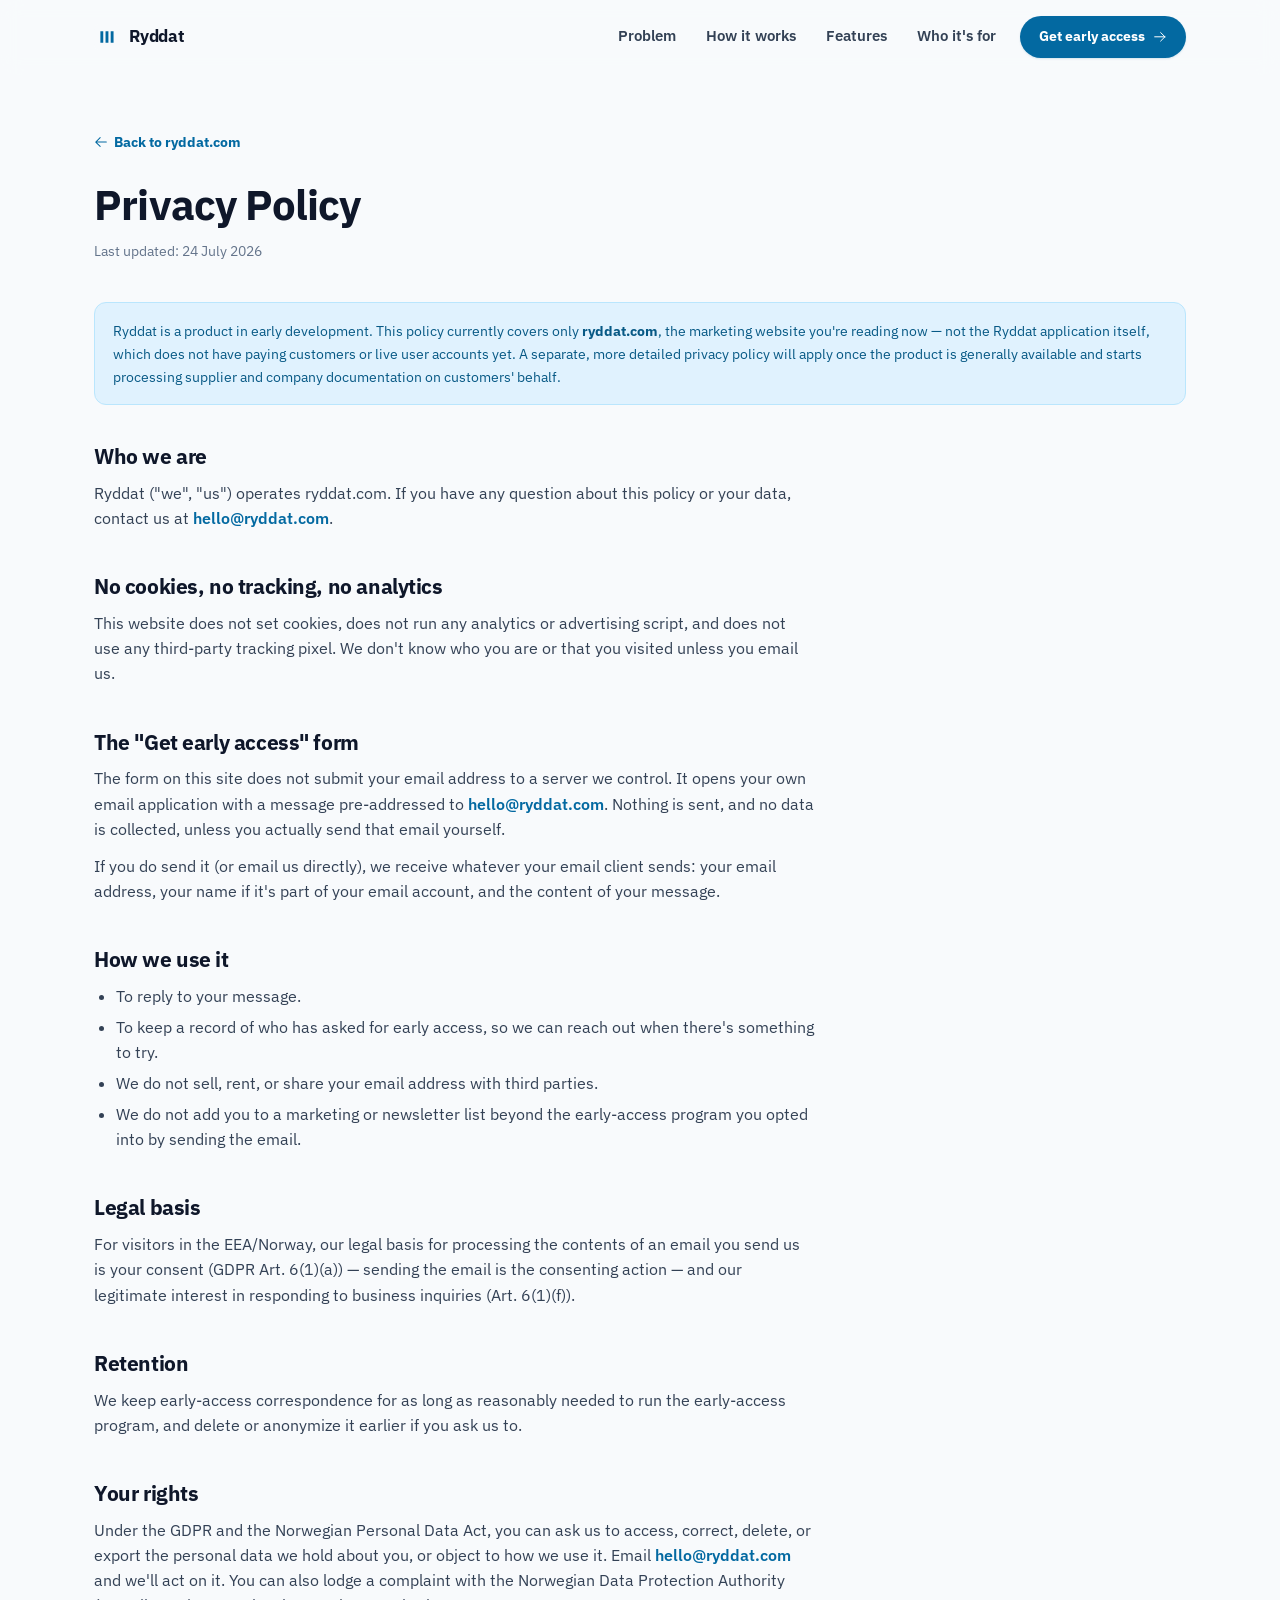
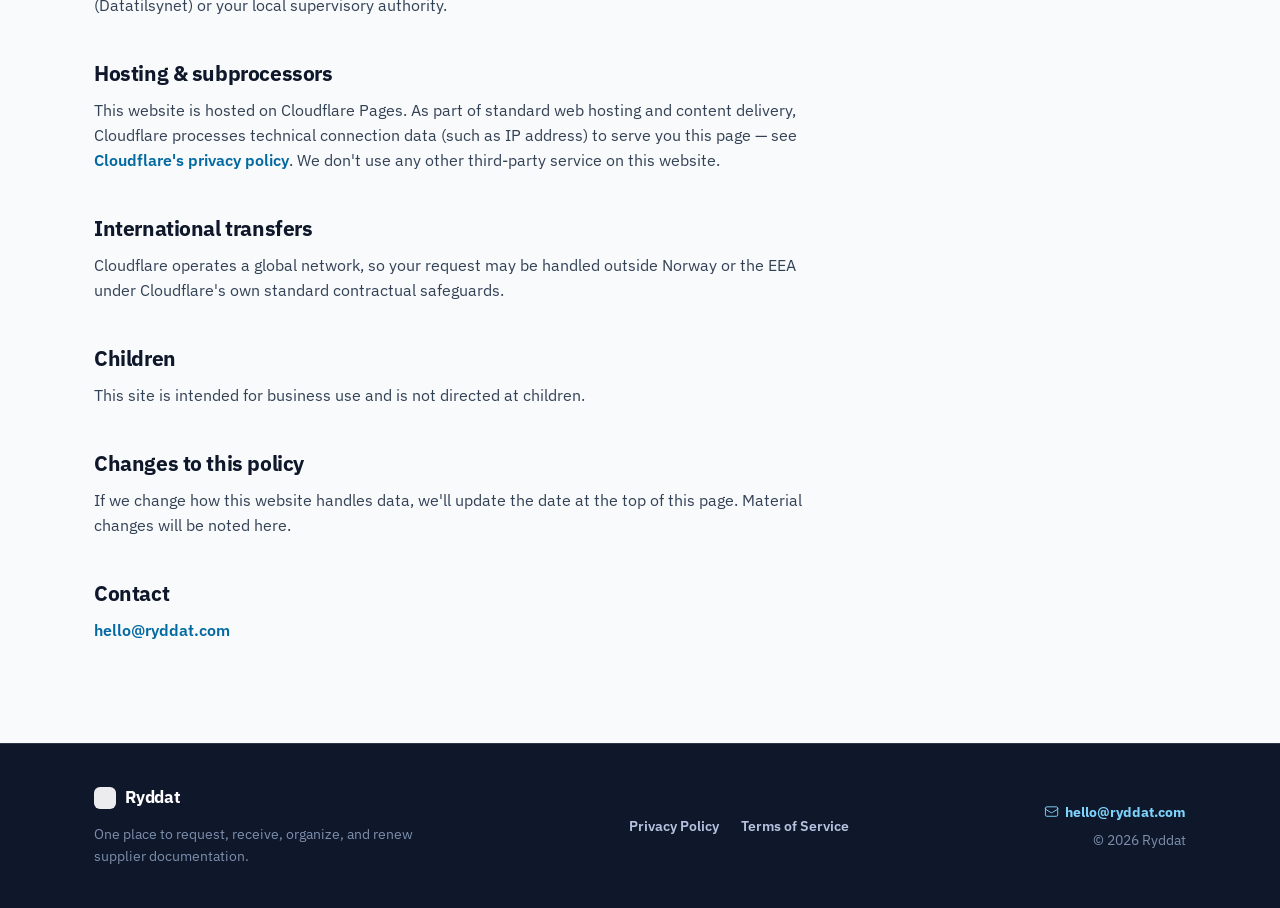
==== privacy.html @ a4c71120 "Merge footer into the CTA section, add Privacy Policy and Terms of Service pages" ====
<!doctype html>
<html lang="en">
<head>
<meta charset="UTF-8" />
<meta name="viewport" content="width=device-width, initial-scale=1.0" />
<title>Privacy Policy — Ryddat</title>
<meta name="description" content="How Ryddat handles personal data on ryddat.com." />
<meta name="robots" content="noindex" />
<link rel="icon" type="image/png" sizes="32x32" href="assets/img/favicon-32.png" />
<link rel="icon" type="image/png" sizes="16x16" href="assets/img/favicon-16.png" />
<link rel="apple-touch-icon" href="assets/img/apple-touch-icon.png" />
<link rel="stylesheet" href="styles.css" />
</head>
<body>

<a class="skip-link" href="#main">Skip to content</a>

<header class="site-header" id="siteHeader">
  <div class="container header-inner">
    <a href="index.html" class="brand">
      <img src="assets/img/icon.svg" alt="" class="brand-mark" width="26" height="26" />
      <span class="brand-name">Ryddat</span>
    </a>
    <nav class="nav" id="nav" aria-label="Primary">
      <a href="index.html#problem">Problem</a>
      <a href="index.html#solution">How it works</a>
      <a href="index.html#features">Features</a>
      <a href="index.html#who">Who it's for</a>
    </nav>
    <div class="header-actions">
      <a href="index.html#early-access" class="btn btn-primary btn-sm">
        Get early access
        <svg class="icon" viewBox="0 0 24 24" fill="none" stroke="currentColor" stroke-width="1.75" aria-hidden="true"><path stroke-linecap="round" stroke-linejoin="round" d="M13.5 4.5 21 12m0 0-7.5 7.5M21 12H3"/></svg>
      </a>
      <button class="nav-toggle" id="navToggle" aria-label="Toggle menu" aria-expanded="false" aria-controls="nav">
        <svg class="icon icon-open" viewBox="0 0 24 24" fill="none" stroke="currentColor" stroke-width="1.75" aria-hidden="true"><path stroke-linecap="round" stroke-linejoin="round" d="M3.75 6.75h16.5M3.75 12h16.5m-16.5 5.25h16.5"/></svg>
        <svg class="icon icon-close" viewBox="0 0 24 24" fill="none" stroke="currentColor" stroke-width="1.75" aria-hidden="true"><path stroke-linecap="round" stroke-linejoin="round" d="M6 18 18 6M6 6l12 12"/></svg>
      </button>
    </div>
  </div>
</header>

<main id="main" class="legal-main">
  <div class="container">
    <a href="index.html" class="legal-back">
      <svg class="icon" viewBox="0 0 24 24" fill="none" stroke="currentColor" stroke-width="1.75" aria-hidden="true"><path stroke-linecap="round" stroke-linejoin="round" d="M10.5 19.5 3 12m0 0 7.5-7.5M3 12h18"/></svg>
      Back to ryddat.com
    </a>

    <div class="legal-header">
      <h1>Privacy Policy</h1>
    </div>
    <p class="legal-updated">Last updated: 24 July 2026</p>

    <div class="legal-note">
      <p>Ryddat is a product in early development. This policy currently covers only
      <strong>ryddat.com</strong>, the marketing website you're reading now — not the
      Ryddat application itself, which does not have paying customers or live user
      accounts yet. A separate, more detailed privacy policy will apply once the
      product is generally available and starts processing supplier and company
      documentation on customers' behalf.</p>
    </div>

    <div class="legal-content">
      <h2>Who we are</h2>
      <p>
        Ryddat ("we", "us") operates ryddat.com. If you have any question about this
        policy or your data, contact us at
        <a href="mailto:hello@ryddat.com">hello@ryddat.com</a>.
      </p>

      <h2>No cookies, no tracking, no analytics</h2>
      <p>
        This website does not set cookies, does not run any analytics or advertising
        script, and does not use any third-party tracking pixel. We don't know who
        you are or that you visited unless you email us.
      </p>

      <h2>The "Get early access" form</h2>
      <p>
        The form on this site does not submit your email address to a server we
        control. It opens your own email application with a message pre-addressed to
        <a href="mailto:hello@ryddat.com">hello@ryddat.com</a>. Nothing is sent, and no
        data is collected, unless you actually send that email yourself.
      </p>
      <p>
        If you do send it (or email us directly), we receive whatever your email
        client sends: your email address, your name if it's part of your email
        account, and the content of your message.
      </p>

      <h2>How we use it</h2>
      <ul>
        <li>To reply to your message.</li>
        <li>To keep a record of who has asked for early access, so we can reach out
          when there's something to try.</li>
        <li>We do not sell, rent, or share your email address with third parties.</li>
        <li>We do not add you to a marketing or newsletter list beyond the early-access
          program you opted into by sending the email.</li>
      </ul>

      <h2>Legal basis</h2>
      <p>
        For visitors in the EEA/Norway, our legal basis for processing the contents of
        an email you send us is your consent (GDPR Art. 6(1)(a)) — sending the email is
        the consenting action — and our legitimate interest in responding to business
        inquiries (Art. 6(1)(f)).
      </p>

      <h2>Retention</h2>
      <p>
        We keep early-access correspondence for as long as reasonably needed to run the
        early-access program, and delete or anonymize it earlier if you ask us to.
      </p>

      <h2>Your rights</h2>
      <p>
        Under the GDPR and the Norwegian Personal Data Act, you can ask us to access,
        correct, delete, or export the personal data we hold about you, or object to
        how we use it. Email <a href="mailto:hello@ryddat.com">hello@ryddat.com</a> and
        we'll act on it. You can also lodge a complaint with the Norwegian Data
        Protection Authority (Datatilsynet) or your local supervisory authority.
      </p>

      <h2>Hosting &amp; subprocessors</h2>
      <p>
        This website is hosted on Cloudflare Pages. As part of standard web hosting and
        content delivery, Cloudflare processes technical connection data (such as IP
        address) to serve you this page — see
        <a href="https://www.cloudflare.com/privacypolicy/" target="_blank" rel="noopener">Cloudflare's privacy policy</a>.
        We don't use any other third-party service on this website.
      </p>

      <h2>International transfers</h2>
      <p>
        Cloudflare operates a global network, so your request may be handled outside
        Norway or the EEA under Cloudflare's own standard contractual safeguards.
      </p>

      <h2>Children</h2>
      <p>This site is intended for business use and is not directed at children.</p>

      <h2>Changes to this policy</h2>
      <p>
        If we change how this website handles data, we'll update the date at the top of
        this page. Material changes will be noted here.
      </p>

      <h2>Contact</h2>
      <p><a href="mailto:hello@ryddat.com">hello@ryddat.com</a></p>
    </div>
  </div>
</main>

<footer class="site-footer legal-footer">
  <div class="container footer-inner">
    <div class="footer-brand">
      <img src="assets/img/icon.svg" alt="" class="brand-mark" width="22" height="22" />
      <span class="brand-name">Ryddat</span>
      <p>One place to request, receive, organize, and renew supplier documentation.</p>
    </div>
    <nav class="footer-links" aria-label="Legal">
      <a href="privacy.html">Privacy Policy</a>
      <a href="terms.html">Terms of Service</a>
    </nav>
    <div class="footer-meta">
      <a href="mailto:hello@ryddat.com" class="footer-email">
        <svg class="icon" viewBox="0 0 24 24" fill="none" stroke="currentColor" stroke-width="1.5" aria-hidden="true"><path stroke-linecap="round" stroke-linejoin="round" d="M21.75 6.75v10.5a2.25 2.25 0 0 1-2.25 2.25h-15a2.25 2.25 0 0 1-2.25-2.25V6.75m19.5 0A2.25 2.25 0 0 0 19.5 4.5h-15a2.25 2.25 0 0 0-2.25 2.25m19.5 0v.243a2.25 2.25 0 0 1-1.07 1.916l-7.5 4.615a2.25 2.25 0 0 1-2.36 0L3.32 8.91a2.25 2.25 0 0 1-1.07-1.916V6.75"/></svg>
        hello@ryddat.com
      </a>
      <p>&copy; <span id="year"></span> Ryddat</p>
    </div>
  </div>
</footer>

<script src="script.js"></script>
</body>
</html>
---- styles.css ----
@font-face {
  font-family: "IBM Plex Sans";
  font-style: normal;
  font-weight: 400 700;
  font-display: swap;
  src: url("assets/fonts/IBMPlexSansVariable.woff2") format("woff2");
}

:root {
  --color-primary: #0f172a;
  --color-on-primary: #ffffff;
  --color-secondary: #334155;
  --color-accent: #0369a1;
  --color-accent-dark: #075985;
  --color-accent-tint: #e0f2fe;
  --color-background: #f8fafc;
  --color-foreground: #020617;
  --color-muted: #eef2f6;
  --color-border: #e2e8f0;
  --color-white: #ffffff;
  --color-destructive: #dc2626;
  --color-destructive-tint: #fee2e2;
  --color-warning: #b45309;
  --color-warning-tint: #fef3c7;
  --color-success: #15803d;
  --color-success-tint: #dcfce7;

  --font-sans: "IBM Plex Sans", -apple-system, BlinkMacSystemFont, "Segoe UI", sans-serif;

  --radius-sm: 8px;
  --radius-md: 12px;
  --radius-lg: 20px;
  --radius-full: 999px;

  --shadow-sm: 0 1px 2px rgba(2, 6, 23, 0.05), 0 1px 1px rgba(2, 6, 23, 0.03);
  --shadow-md: 0 8px 20px -6px rgba(2, 6, 23, 0.1), 0 2px 6px -2px rgba(2, 6, 23, 0.05);
  --shadow-lg: 0 30px 60px -20px rgba(2, 6, 23, 0.25), 0 10px 20px -10px rgba(2, 6, 23, 0.1);

  --ease-out: cubic-bezier(0.16, 1, 0.3, 1);
  --duration-fast: 150ms;
  --duration-base: 250ms;

  --max-width: 1140px;
}

* { box-sizing: border-box; }
html { scroll-behavior: smooth; }

body {
  margin: 0;
  font-family: var(--font-sans);
  color: var(--color-foreground);
  background: var(--color-background);
  -webkit-font-smoothing: antialiased;
  line-height: 1.6;
  font-size: 16px;
}

.container {
  max-width: var(--max-width);
  margin: 0 auto;
  padding: 0 24px;
}

h1, h2, h3 {
  font-family: var(--font-sans);
  color: var(--color-primary);
  line-height: 1.15;
  margin: 0;
  font-weight: 700;
  letter-spacing: -0.02em;
}
h2 { font-size: clamp(1.75rem, 3.4vw, 2.5rem); }
h3 { font-size: 1.1rem; font-weight: 700; margin-bottom: 8px; letter-spacing: -0.01em; }
p { margin: 0 0 12px; color: var(--color-secondary); }
p:last-child { margin-bottom: 0; }

a { color: var(--color-accent); text-decoration: none; }

.visually-hidden {
  position: absolute;
  width: 1px; height: 1px;
  padding: 0; margin: -1px;
  overflow: hidden;
  clip: rect(0, 0, 0, 0);
  white-space: nowrap;
  border: 0;
}

.skip-link {
  position: absolute;
  top: -48px;
  left: 16px;
  background: var(--color-primary);
  color: var(--color-white);
  padding: 10px 18px;
  border-radius: var(--radius-sm);
  z-index: 100;
  transition: top var(--duration-base) var(--ease-out);
}
.skip-link:focus { top: 12px; }

.icon { width: 1.1em; height: 1.1em; flex-shrink: 0; }

/* Reveal on scroll */
.reveal {
  opacity: 0;
  transform: translateY(18px);
  transition: opacity 600ms var(--ease-out), transform 600ms var(--ease-out);
}
.reveal.is-visible { opacity: 1; transform: translateY(0); }
.reveal-delay-1.is-visible { transition-delay: 90ms; }
.reveal-delay-2.is-visible { transition-delay: 180ms; }
.reveal-delay-3.is-visible { transition-delay: 270ms; }

@media (prefers-reduced-motion: reduce) {
  html { scroll-behavior: auto; }
  .reveal { opacity: 1; transform: none; transition: none; }
  * { animation-duration: 0.001ms !important; animation-iteration-count: 1 !important; transition-duration: 0.001ms !important; }
}

/* Header */
.site-header {
  position: sticky;
  top: 0;
  z-index: 50;
  background: rgba(248, 250, 252, 0.82);
  backdrop-filter: blur(10px);
  border-bottom: 1px solid transparent;
  transition: border-color var(--duration-base) var(--ease-out), box-shadow var(--duration-base) var(--ease-out);
}
.site-header.is-scrolled {
  border-bottom-color: var(--color-border);
  box-shadow: 0 1px 0 rgba(2, 6, 23, 0.02), 0 8px 24px -16px rgba(2, 6, 23, 0.15);
}
.header-inner {
  display: flex;
  align-items: center;
  gap: 24px;
  padding-top: 16px;
  padding-bottom: 16px;
}
.brand {
  display: flex;
  align-items: center;
  gap: 9px;
  font-weight: 700;
  color: var(--color-primary);
  margin-right: auto;
}
.brand-mark { border-radius: 6px; }
.brand-name { font-size: 1.05rem; letter-spacing: -0.01em; }
.nav { display: flex; align-items: center; gap: 30px; }
.nav a {
  color: var(--color-secondary);
  font-weight: 600;
  font-size: 0.92rem;
  position: relative;
  padding-bottom: 3px;
}
.nav a::after {
  content: "";
  position: absolute;
  left: 0; right: 100%;
  bottom: 0;
  height: 2px;
  background: var(--color-accent);
  border-radius: 2px;
  transition: right var(--duration-base) var(--ease-out);
}
.nav a:hover { color: var(--color-primary); }
.nav a:hover::after { right: 0; }

.header-actions { display: flex; align-items: center; gap: 14px; }

.nav-toggle {
  display: none;
  align-items: center;
  justify-content: center;
  width: 40px;
  height: 40px;
  background: none;
  border: 1px solid var(--color-border);
  border-radius: var(--radius-sm);
  cursor: pointer;
  color: var(--color-primary);
  padding: 0;
}
.nav-toggle .icon-close { display: none; }
.nav-toggle[aria-expanded="true"] .icon-open { display: none; }
.nav-toggle[aria-expanded="true"] .icon-close { display: block; }

/* Buttons */
.btn {
  display: inline-flex;
  align-items: center;
  justify-content: center;
  gap: 8px;
  padding: 11px 20px;
  border-radius: var(--radius-full);
  font-weight: 700;
  font-size: 0.9rem;
  border: 1px solid transparent;
  cursor: pointer;
  white-space: nowrap;
  font-family: inherit;
  transition: background var(--duration-base) var(--ease-out), color var(--duration-base) var(--ease-out),
    border-color var(--duration-base) var(--ease-out), transform var(--duration-fast) var(--ease-out),
    box-shadow var(--duration-base) var(--ease-out);
}
.btn .icon { width: 1em; height: 1em; transition: transform var(--duration-base) var(--ease-out); }
.btn:active { transform: scale(0.97); }
.btn-lg { padding: 13px 26px; font-size: 0.95rem; }
.btn-sm { padding: 9px 18px; font-size: 0.85rem; }
.btn-primary {
  background: var(--color-accent);
  color: var(--color-white);
  box-shadow: 0 1px 2px rgba(3, 105, 161, 0.15);
}
.btn-primary:hover { background: var(--color-accent-dark); box-shadow: var(--shadow-md); }
.btn-primary:hover .icon { transform: translateX(3px); }
.btn-ghost {
  background: transparent;
  color: var(--color-primary);
  border-color: var(--color-border);
}
.btn-ghost:hover { border-color: var(--color-secondary); background: var(--color-white); }
.btn-invert { background: var(--color-white); color: var(--color-primary); }
.btn-invert:hover { background: var(--color-accent-tint); }
.btn-invert:hover .icon { transform: translateX(3px); }

/* Sections */
.section { padding: 96px 0; }
.section-alt { background: var(--color-white); border-top: 1px solid var(--color-border); border-bottom: 1px solid var(--color-border); }
.section-head { max-width: 620px; margin-bottom: 56px; }
.section-label {
  display: inline-block;
  text-transform: uppercase;
  letter-spacing: 0.08em;
  font-size: 0.76rem;
  font-weight: 700;
  color: var(--color-accent);
  margin-bottom: 14px;
}
.section-label-inverse { color: #7dd3fc; }
.section-head h2 { margin-bottom: 14px; }
.section-lead { font-size: 1.05rem; }

.grid { display: grid; gap: 22px; }
.grid-3 { grid-template-columns: repeat(3, 1fr); }

/* Icon badges */
.icon-badge {
  display: inline-flex;
  align-items: center;
  justify-content: center;
  width: 44px;
  height: 44px;
  border-radius: var(--radius-md);
  background: var(--color-accent-tint);
  color: var(--color-accent);
  margin-bottom: 16px;
}
.icon-badge-danger { background: var(--color-destructive-tint); color: var(--color-destructive); }

/* Cards */
.problem-card, .feature-card {
  background: var(--color-white);
  border: 1px solid var(--color-border);
  border-radius: var(--radius-lg);
  padding: 28px;
  box-shadow: var(--shadow-sm);
  transition: box-shadow var(--duration-base) var(--ease-out), transform var(--duration-base) var(--ease-out), border-color var(--duration-base) var(--ease-out);
}
.section-alt .problem-card,
.section-alt .feature-card { background: var(--color-background); }
.problem-card:hover, .feature-card:hover {
  box-shadow: var(--shadow-md);
  transform: translateY(-3px);
  border-color: #cbd5e1;
}
.problem-card p, .feature-card p { font-size: 0.94rem; }

/* Hero */
.hero { position: relative; padding-top: 72px; overflow: hidden; }
.hero-grid {
  display: grid;
  grid-template-columns: 1.05fr 0.95fr;
  align-items: center;
  gap: 56px;
  padding-bottom: 80px;
}
.eyebrow {
  display: inline-flex;
  align-items: center;
  gap: 8px;
  background: var(--color-accent-tint);
  color: var(--color-accent-dark);
  padding: 7px 14px 7px 10px;
  border-radius: var(--radius-full);
  font-size: 0.82rem;
  font-weight: 700;
  margin-bottom: 24px;
}
.hero h1 { font-size: clamp(2.4rem, 4.6vw, 3.5rem); }
.text-accent { color: var(--color-accent); }
.hero-sub {
  font-size: 1.15rem;
  color: var(--color-secondary);
  max-width: 480px;
  margin-top: 22px;
  margin-bottom: 32px;
}
.hero-actions { display: flex; align-items: center; gap: 14px; flex-wrap: wrap; margin-bottom: 32px; }

.trust-strip {
  font-size: 0.82rem;
  color: #64748b;
  display: flex;
  flex-wrap: wrap;
  align-items: center;
  gap: 10px;
  margin: 0;
}
.trust-tags { display: flex; flex-wrap: wrap; gap: 8px; }
.trust-tags span {
  background: var(--color-white);
  border: 1px solid var(--color-border);
  border-radius: var(--radius-sm);
  padding: 3px 9px;
  font-weight: 700;
  font-size: 0.76rem;
  color: var(--color-secondary);
}

/* Hero product card mockup */
.hero-visual { position: relative; }
.product-card {
  background: var(--color-white);
  border: 1px solid var(--color-border);
  border-radius: var(--radius-lg);
  box-shadow: var(--shadow-lg);
  padding: 22px;
  position: relative;
  z-index: 2;
}
.product-card-head {
  display: flex;
  align-items: center;
  justify-content: space-between;
  margin-bottom: 16px;
}
.product-card-title { font-weight: 700; color: var(--color-primary); font-size: 0.95rem; }
.product-card-count {
  font-size: 0.76rem;
  font-weight: 700;
  color: var(--color-accent);
  background: var(--color-accent-tint);
  padding: 3px 10px;
  border-radius: var(--radius-full);
}
.doc-row-list { list-style: none; margin: 0; padding: 0; display: flex; flex-direction: column; gap: 4px; }
.doc-row {
  display: flex;
  align-items: center;
  gap: 12px;
  padding: 10px 8px;
  border-radius: var(--radius-md);
  transition: background var(--duration-base) var(--ease-out);
}
.doc-row:hover { background: var(--color-background); }
.doc-row-muted { opacity: 0.6; }
.doc-avatar {
  width: 34px;
  height: 34px;
  border-radius: 50%;
  display: flex;
  align-items: center;
  justify-content: center;
  font-size: 0.7rem;
  font-weight: 700;
  color: var(--color-white);
  background: hsl(var(--avatar-hue, 210) 55% 45%);
  flex-shrink: 0;
}
.doc-info { display: flex; flex-direction: column; flex: 1; min-width: 0; }
.doc-supplier { font-weight: 700; font-size: 0.87rem; color: var(--color-primary); }
.doc-type { font-size: 0.78rem; color: #64748b; }
.status-badge {
  display: inline-flex;
  align-items: center;
  gap: 5px;
  font-size: 0.72rem;
  font-weight: 700;
  padding: 5px 10px;
  border-radius: var(--radius-full);
  flex-shrink: 0;
  transition: background var(--duration-base) var(--ease-out), color var(--duration-base) var(--ease-out);
}
.status-badge .icon { width: 0.95em; height: 0.95em; }
.status-missing { background: var(--color-destructive-tint); color: var(--color-destructive); }
.status-requested { background: var(--color-warning-tint); color: var(--color-warning); }
.status-received { background: var(--color-success-tint); color: var(--color-success); }
.product-card-note {
  font-size: 0.72rem;
  color: #94a3b8;
  text-align: right;
  margin-top: 14px;
  margin-bottom: 0;
}

.floating-chip {
  position: absolute;
  display: flex;
  align-items: center;
  gap: 7px;
  background: var(--color-white);
  border: 1px solid var(--color-border);
  border-radius: var(--radius-full);
  padding: 9px 14px;
  font-size: 0.78rem;
  font-weight: 700;
  color: var(--color-primary);
  box-shadow: var(--shadow-md);
  z-index: 3;
  animation: float 5s ease-in-out infinite;
}
.floating-chip .icon { color: var(--color-accent); }
.floating-chip-1 { top: -14px; right: 18px; animation-delay: 0s; }
.floating-chip-2 { bottom: -16px; left: -10px; animation-delay: 1.2s; }
@keyframes float {
  0%, 100% { transform: translateY(0); }
  50% { transform: translateY(-7px); }
}
@media (prefers-reduced-motion: reduce) {
  .floating-chip { animation: none; }
}

/* Stat strip */
.stat-strip { border-top: 1px solid var(--color-border); background: var(--color-white); }
.stat-strip-inner { display: grid; grid-template-columns: repeat(3, 1fr); }
.stat { padding: 30px 30px 30px 0; border-right: 1px solid var(--color-border); }
.stat:last-child { border-right: none; }
.stat-num {
  display: block;
  font-weight: 700;
  font-size: 1.9rem;
  color: var(--color-primary);
  letter-spacing: -0.02em;
  font-variant-numeric: tabular-nums;
}
.stat-label { font-size: 0.87rem; color: var(--color-secondary); }

/* Steps */
.steps {
  list-style: none;
  margin: 0;
  padding: 0;
  display: grid;
  grid-template-columns: repeat(4, 1fr);
  gap: 32px;
  position: relative;
}
.steps::before {
  content: "";
  position: absolute;
  top: 22px;
  left: 8%;
  right: 8%;
  height: 1px;
  background: var(--color-border);
}
.step { position: relative; }
.step-icon {
  position: relative;
  z-index: 1;
  display: inline-flex;
  align-items: center;
  justify-content: center;
  width: 44px;
  height: 44px;
  border-radius: 50%;
  background: var(--color-white);
  border: 1px solid var(--color-border);
  color: var(--color-accent);
  margin-bottom: 18px;
  box-shadow: var(--shadow-sm);
}
.step-num {
  display: block;
  font-weight: 700;
  font-size: 0.76rem;
  color: #94a3b8;
  letter-spacing: 0.06em;
  margin-bottom: 8px;
}
.step p { font-size: 0.92rem; }

/* Tags */
.tag-row { display: flex; flex-wrap: wrap; gap: 10px; }
.tag {
  background: var(--color-white);
  border: 1px solid var(--color-border);
  border-radius: var(--radius-full);
  padding: 9px 18px;
  font-size: 0.87rem;
  font-weight: 600;
  color: var(--color-primary);
  transition: border-color var(--duration-base) var(--ease-out), background var(--duration-base) var(--ease-out);
}
.tag:hover { border-color: var(--color-accent); background: var(--color-accent-tint); }

/* CTA */
.cta-section {
  background: var(--color-primary);
  background-image: radial-gradient(circle at 15% 20%, rgba(3, 105, 161, 0.35), transparent 55%);
  padding: 96px 0;
  color: var(--color-white);
}
.cta-inner {
  display: grid;
  grid-template-columns: 1.1fr 0.9fr;
  align-items: start;
  gap: 48px;
}
.cta-copy h2 { color: var(--color-white); }
.cta-sub { color: #94a3b8; margin-top: 16px; }
.early-access-form { display: flex; flex-direction: column; gap: 14px; }
.input-group {
  display: flex;
  align-items: center;
  gap: 10px;
  background: rgba(255, 255, 255, 0.06);
  border: 1px solid rgba(255, 255, 255, 0.16);
  border-radius: var(--radius-full);
  padding: 4px 4px 4px 18px;
  transition: border-color var(--duration-base) var(--ease-out);
}
.input-group:focus-within { border-color: var(--color-white); }
.input-icon { color: #7dd3fc; }
.input-group input {
  flex: 1;
  min-width: 0;
  padding: 10px 4px;
  border: none;
  background: transparent;
  color: var(--color-white);
  font-family: inherit;
  font-size: 0.98rem;
}
.input-group input::placeholder { color: #64748b; }
.input-group input:focus { outline: none; }
.early-access-form .btn { align-self: flex-start; }
.form-note { font-size: 0.8rem; color: #64748b; margin-top: 4px; }

/* Footer (lives inside the navy CTA section, not a separate white block) */
.site-footer { margin-top: 64px; padding-top: 32px; border-top: 1px solid rgba(255, 255, 255, 0.12); }
/* Standalone legal pages have no surrounding navy section, so the footer supplies its own */
.legal-footer { margin-top: 0; background: var(--color-primary); padding: 40px 0; }
.footer-inner { display: flex; justify-content: space-between; align-items: center; gap: 24px; flex-wrap: wrap; }
.footer-brand { display: flex; flex-wrap: wrap; align-items: center; gap: 9px; max-width: 340px; }
.footer-brand .brand-mark { filter: brightness(0) invert(1); opacity: 0.92; }
.footer-brand .brand-name { font-weight: 700; color: var(--color-white); }
.footer-brand p { flex-basis: 100%; color: #7d8fac; font-size: 0.85rem; margin-top: 4px; }
.footer-links { display: flex; gap: 22px; }
.footer-links a { color: #b7c3e0; font-size: 0.86rem; font-weight: 600; }
.footer-links a:hover { color: var(--color-white); }
.footer-meta { text-align: right; font-size: 0.86rem; display: flex; flex-direction: column; align-items: flex-end; gap: 6px; }
.footer-email { display: inline-flex; align-items: center; gap: 6px; color: #7dd3fc; font-weight: 700; }
.footer-email:hover { color: var(--color-white); }
.footer-meta p { color: #7d8fac; margin: 0; }

/* Legal pages */
.legal-main { padding: 56px 0 100px; }
.legal-back {
  display: inline-flex;
  align-items: center;
  gap: 6px;
  font-size: 0.88rem;
  font-weight: 700;
  color: var(--color-accent);
  margin-bottom: 28px;
}
.legal-back .icon { width: 1em; height: 1em; }
.legal-header h1 { font-size: clamp(1.9rem, 4vw, 2.6rem); margin-bottom: 10px; }
.legal-updated { color: #64748b; font-size: 0.9rem; margin-bottom: 40px; }
.legal-content { max-width: 720px; }
.legal-content h2 { font-size: 1.3rem; margin-top: 44px; margin-bottom: 12px; }
.legal-content h2:first-child { margin-top: 0; }
.legal-content h3 { font-size: 1.02rem; margin-top: 24px; }
.legal-content p, .legal-content li { color: var(--color-secondary); font-size: 0.98rem; }
.legal-content ul { padding-left: 22px; margin: 0 0 12px; }
.legal-content li { margin-bottom: 6px; }
.legal-content a { font-weight: 600; }
.legal-note {
  background: var(--color-accent-tint);
  border: 1px solid #bae6fd;
  border-radius: var(--radius-md);
  padding: 16px 18px;
  font-size: 0.9rem;
  color: var(--color-accent-dark);
  margin-bottom: 40px;
}
.legal-note p { color: var(--color-accent-dark); }
.legal-note p:last-child { margin-bottom: 0; }

/* Responsive */
@media (max-width: 980px) {
  .hero-grid { grid-template-columns: 1fr; }
  .hero-visual { max-width: 480px; }
  .grid-3 { grid-template-columns: repeat(2, 1fr); }
  .steps { grid-template-columns: repeat(2, 1fr); }
  .steps::before { display: none; }
  .cta-inner { grid-template-columns: 1fr; }
}

@media (max-width: 720px) {
  .nav { display: none; }
  .nav-toggle { display: inline-flex; }
  .site-header.open .nav {
    display: flex;
    flex-direction: column;
    align-items: flex-start;
    position: absolute;
    top: 100%;
    left: 0;
    right: 0;
    background: var(--color-white);
    padding: 18px 24px 26px;
    border-bottom: 1px solid var(--color-border);
    gap: 16px;
  }
  .stat-strip-inner { grid-template-columns: 1fr; }
  .stat { border-right: none; border-top: 1px solid var(--color-border); padding: 20px 0; }
  .stat:first-child { border-top: none; }
  .grid-3 { grid-template-columns: 1fr; }
  .steps { grid-template-columns: 1fr; }
  .footer-inner { flex-direction: column; align-items: flex-start; }
  .footer-meta { text-align: left; align-items: flex-start; }
  .hero { padding-top: 56px; }
  .hero-grid { padding-bottom: 56px; gap: 40px; }
  .section { padding: 64px 0; }
  .cta-section { padding: 64px 0; }
  .floating-chip { display: none; }
}
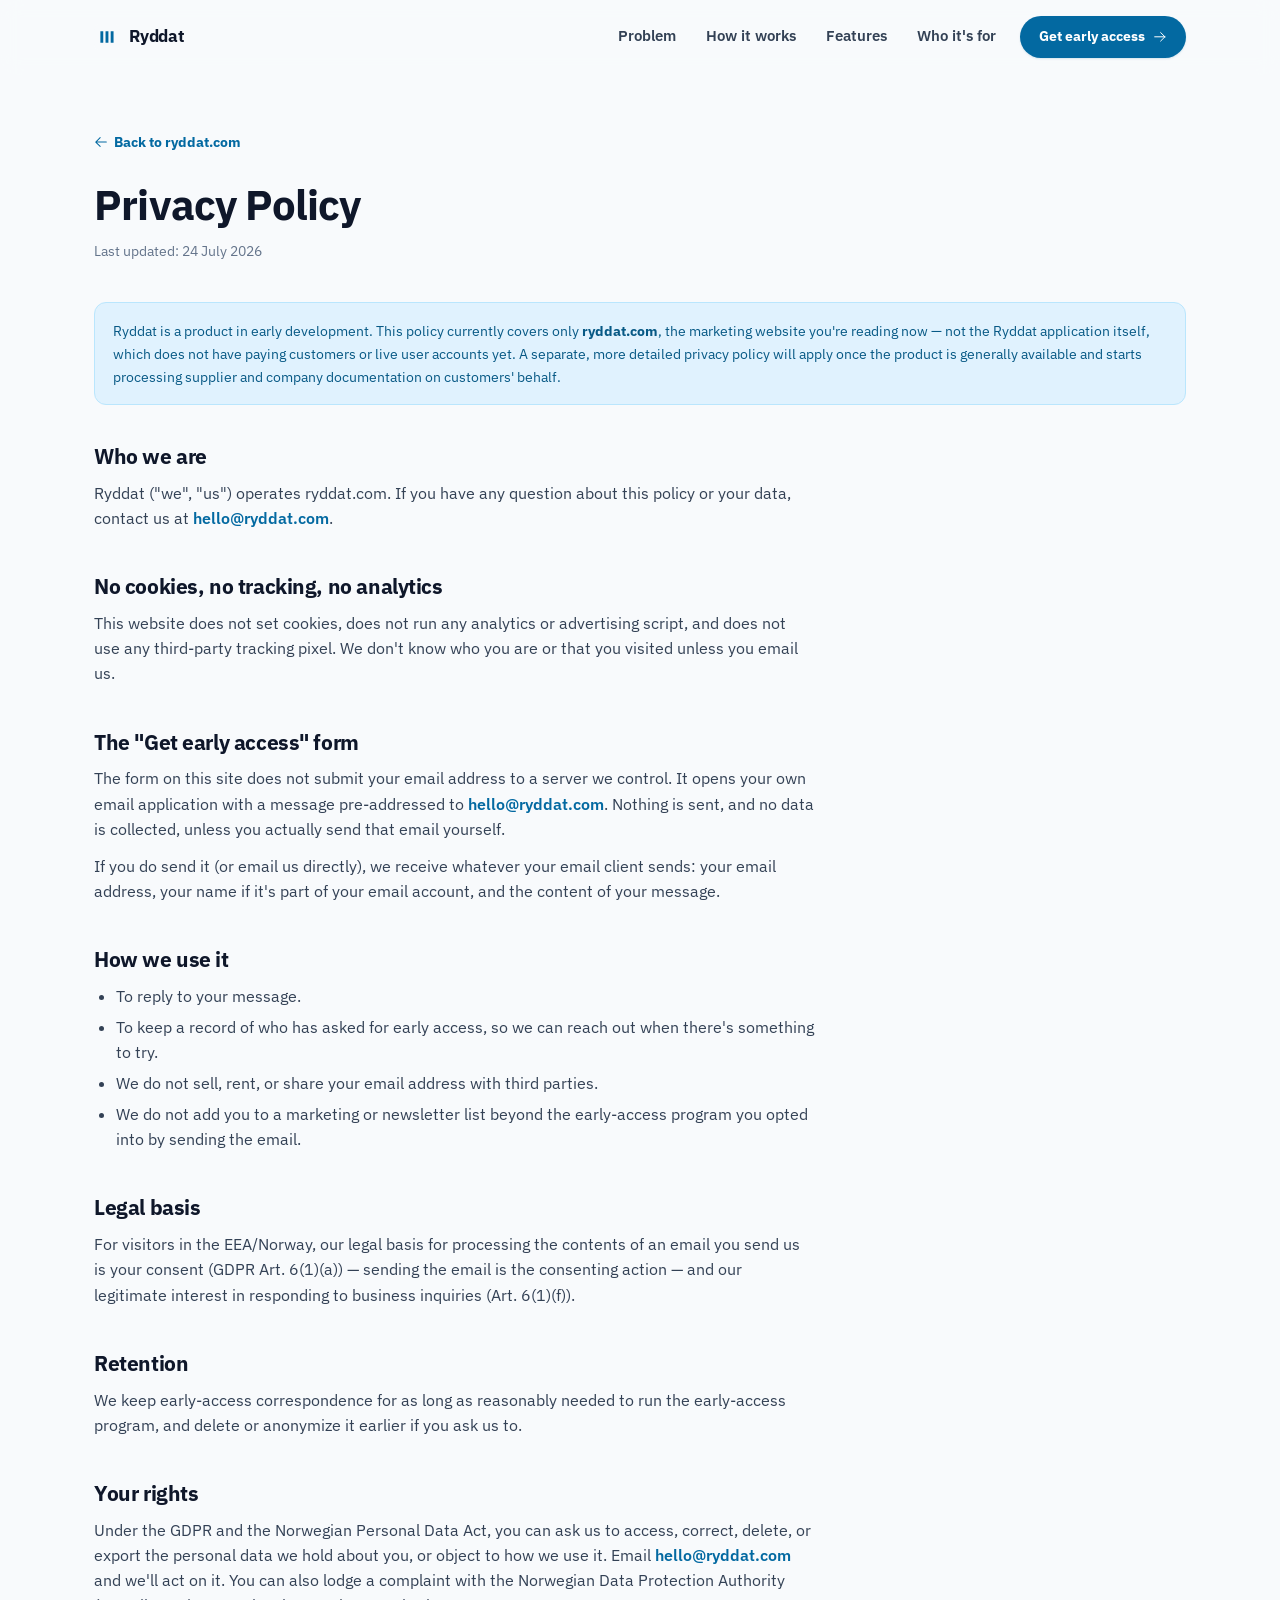
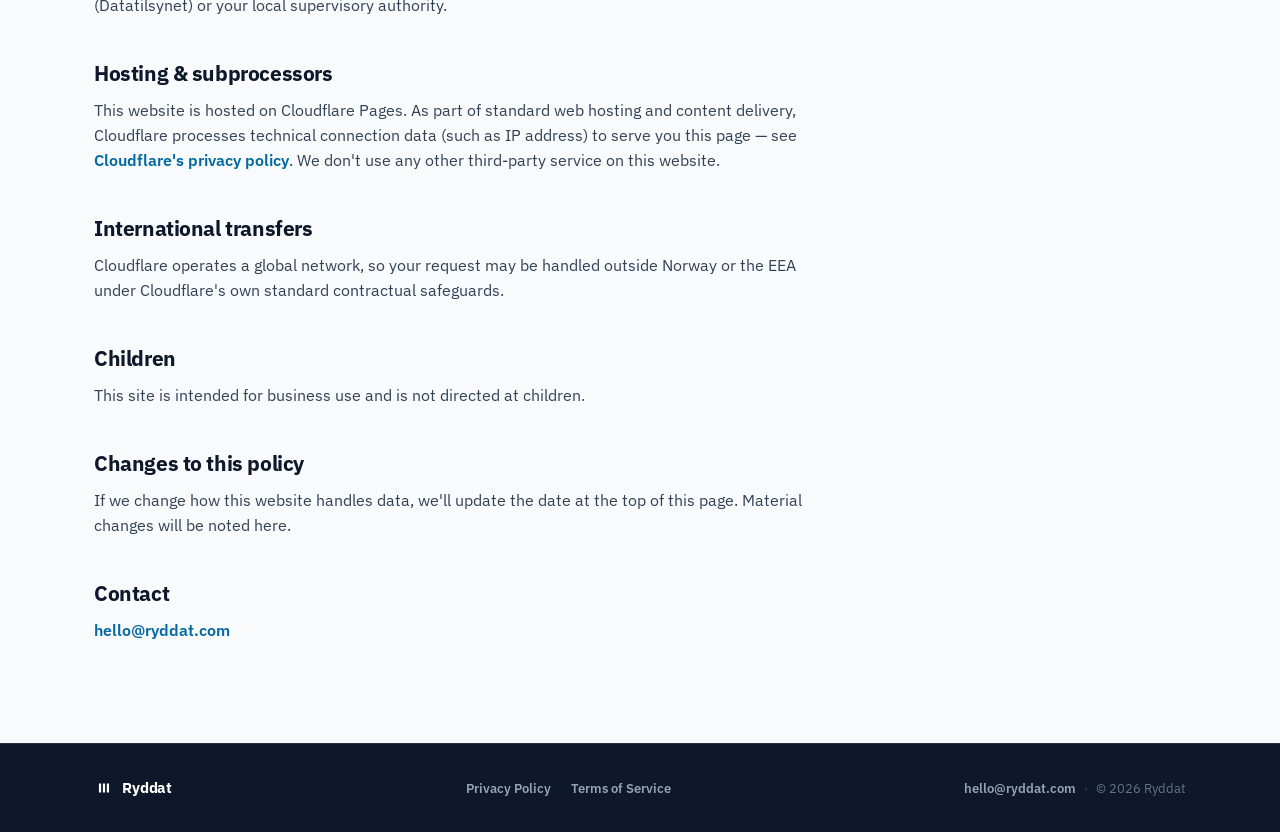
==== commit 00f7be37: "Redesign CTA+footer as one compact banner; fix invisible logo mark on dark background" ====
--- a/privacy.html
+++ b/privacy.html
@@ -154,21 +154,18 @@
 
 <footer class="site-footer legal-footer">
   <div class="container footer-inner">
-    <div class="footer-brand">
-      <img src="assets/img/icon.svg" alt="" class="brand-mark" width="22" height="22" />
+    <a href="index.html" class="footer-brand">
+      <img src="assets/img/icon-inverse.svg" alt="" class="brand-mark" width="20" height="20" />
       <span class="brand-name">Ryddat</span>
-      <p>One place to request, receive, organize, and renew supplier documentation.</p>
-    </div>
+    </a>
     <nav class="footer-links" aria-label="Legal">
       <a href="privacy.html">Privacy Policy</a>
       <a href="terms.html">Terms of Service</a>
     </nav>
     <div class="footer-meta">
-      <a href="mailto:hello@ryddat.com" class="footer-email">
-        <svg class="icon" viewBox="0 0 24 24" fill="none" stroke="currentColor" stroke-width="1.5" aria-hidden="true"><path stroke-linecap="round" stroke-linejoin="round" d="M21.75 6.75v10.5a2.25 2.25 0 0 1-2.25 2.25h-15a2.25 2.25 0 0 1-2.25-2.25V6.75m19.5 0A2.25 2.25 0 0 0 19.5 4.5h-15a2.25 2.25 0 0 0-2.25 2.25m19.5 0v.243a2.25 2.25 0 0 1-1.07 1.916l-7.5 4.615a2.25 2.25 0 0 1-2.36 0L3.32 8.91a2.25 2.25 0 0 1-1.07-1.916V6.75"/></svg>
-        hello@ryddat.com
-      </a>
-      <p>&copy; <span id="year"></span> Ryddat</p>
+      <a href="mailto:hello@ryddat.com" class="footer-email">hello@ryddat.com</a>
+      <span class="footer-divider" aria-hidden="true">&middot;</span>
+      <span>&copy; <span id="year"></span> Ryddat</span>
     </div>
   </div>
 </footer>
--- a/styles.css
+++ b/styles.css
@@ -510,65 +510,66 @@
 }
 .tag:hover { border-color: var(--color-accent); background: var(--color-accent-tint); }
 
-/* CTA */
+/* CTA — compact banner, not a full hero-sized block */
 .cta-section {
   background: var(--color-primary);
-  background-image: radial-gradient(circle at 15% 20%, rgba(3, 105, 161, 0.35), transparent 55%);
-  padding: 96px 0;
+  background-image: radial-gradient(circle at 15% 20%, rgba(3, 105, 161, 0.28), transparent 55%);
+  padding-top: 56px;
   color: var(--color-white);
 }
-.cta-inner {
-  display: grid;
-  grid-template-columns: 1.1fr 0.9fr;
-  align-items: start;
-  gap: 48px;
-}
-.cta-copy h2 { color: var(--color-white); }
-.cta-sub { color: #94a3b8; margin-top: 16px; }
-.early-access-form { display: flex; flex-direction: column; gap: 14px; }
+.cta-compact {
+  display: flex;
+  flex-wrap: wrap;
+  align-items: center;
+  justify-content: space-between;
+  gap: 28px 56px;
+  padding-bottom: 40px;
+}
+.cta-text { max-width: 440px; }
+.cta-text h2 { color: var(--color-white); font-size: clamp(1.4rem, 2.6vw, 1.9rem); margin-bottom: 8px; }
+.cta-text .section-label { margin-bottom: 8px; }
+.cta-sub { color: #94a3b8; font-size: 0.95rem; }
+.cta-form-wrap { flex: 0 0 auto; }
+.early-access-form { display: flex; align-items: center; gap: 10px; flex-wrap: wrap; }
 .input-group {
   display: flex;
   align-items: center;
-  gap: 10px;
-  background: rgba(255, 255, 255, 0.06);
-  border: 1px solid rgba(255, 255, 255, 0.16);
+  gap: 8px;
+  background: rgba(255, 255, 255, 0.08);
+  border: 1px solid rgba(255, 255, 255, 0.18);
   border-radius: var(--radius-full);
-  padding: 4px 4px 4px 18px;
+  padding: 3px 3px 3px 16px;
   transition: border-color var(--duration-base) var(--ease-out);
 }
 .input-group:focus-within { border-color: var(--color-white); }
-.input-icon { color: #7dd3fc; }
+.input-icon { color: #7dd3fc; width: 1rem; height: 1rem; }
 .input-group input {
-  flex: 1;
-  min-width: 0;
-  padding: 10px 4px;
+  width: 220px;
+  padding: 9px 4px;
   border: none;
   background: transparent;
   color: var(--color-white);
   font-family: inherit;
-  font-size: 0.98rem;
+  font-size: 0.94rem;
 }
 .input-group input::placeholder { color: #64748b; }
 .input-group input:focus { outline: none; }
-.early-access-form .btn { align-self: flex-start; }
-.form-note { font-size: 0.8rem; color: #64748b; margin-top: 4px; }
+.form-note { font-size: 0.76rem; color: #64748b; margin: 8px 0 0; }
 
 /* Footer (lives inside the navy CTA section, not a separate white block) */
-.site-footer { margin-top: 64px; padding-top: 32px; border-top: 1px solid rgba(255, 255, 255, 0.12); }
+.site-footer { padding: 22px 0; border-top: 1px solid rgba(255, 255, 255, 0.1); }
 /* Standalone legal pages have no surrounding navy section, so the footer supplies its own */
-.legal-footer { margin-top: 0; background: var(--color-primary); padding: 40px 0; }
-.footer-inner { display: flex; justify-content: space-between; align-items: center; gap: 24px; flex-wrap: wrap; }
-.footer-brand { display: flex; flex-wrap: wrap; align-items: center; gap: 9px; max-width: 340px; }
-.footer-brand .brand-mark { filter: brightness(0) invert(1); opacity: 0.92; }
-.footer-brand .brand-name { font-weight: 700; color: var(--color-white); }
-.footer-brand p { flex-basis: 100%; color: #7d8fac; font-size: 0.85rem; margin-top: 4px; }
-.footer-links { display: flex; gap: 22px; }
-.footer-links a { color: #b7c3e0; font-size: 0.86rem; font-weight: 600; }
+.legal-footer { background: var(--color-primary); padding: 32px 0; }
+.footer-inner { display: flex; justify-content: space-between; align-items: center; gap: 20px; flex-wrap: wrap; }
+.footer-brand { display: inline-flex; align-items: center; gap: 8px; }
+.footer-brand .brand-name { font-weight: 700; color: var(--color-white); font-size: 0.92rem; }
+.footer-links { display: flex; gap: 20px; }
+.footer-links a { color: #94a3b8; font-size: 0.82rem; font-weight: 600; }
 .footer-links a:hover { color: var(--color-white); }
-.footer-meta { text-align: right; font-size: 0.86rem; display: flex; flex-direction: column; align-items: flex-end; gap: 6px; }
-.footer-email { display: inline-flex; align-items: center; gap: 6px; color: #7dd3fc; font-weight: 700; }
+.footer-meta { font-size: 0.82rem; color: #64748b; display: flex; align-items: center; gap: 8px; }
+.footer-divider { color: #475569; }
+.footer-email { color: #94a3b8; font-weight: 600; }
 .footer-email:hover { color: var(--color-white); }
-.footer-meta p { color: #7d8fac; margin: 0; }
 
 /* Legal pages */
 .legal-main { padding: 56px 0 100px; }
@@ -611,7 +612,6 @@
   .grid-3 { grid-template-columns: repeat(2, 1fr); }
   .steps { grid-template-columns: repeat(2, 1fr); }
   .steps::before { display: none; }
-  .cta-inner { grid-template-columns: 1fr; }
 }
 
 @media (max-width: 720px) {
@@ -635,8 +635,11 @@
   .stat:first-child { border-top: none; }
   .grid-3 { grid-template-columns: 1fr; }
   .steps { grid-template-columns: 1fr; }
-  .footer-inner { flex-direction: column; align-items: flex-start; }
-  .footer-meta { text-align: left; align-items: flex-start; }
+  .footer-inner { flex-direction: column; align-items: flex-start; gap: 14px; }
+  .cta-compact { flex-direction: column; align-items: flex-start; }
+  .early-access-form { width: 100%; }
+  .input-group { flex: 1; }
+  .input-group input { width: auto; flex: 1; }
   .hero { padding-top: 56px; }
   .hero-grid { padding-bottom: 56px; gap: 40px; }
   .section { padding: 64px 0; }
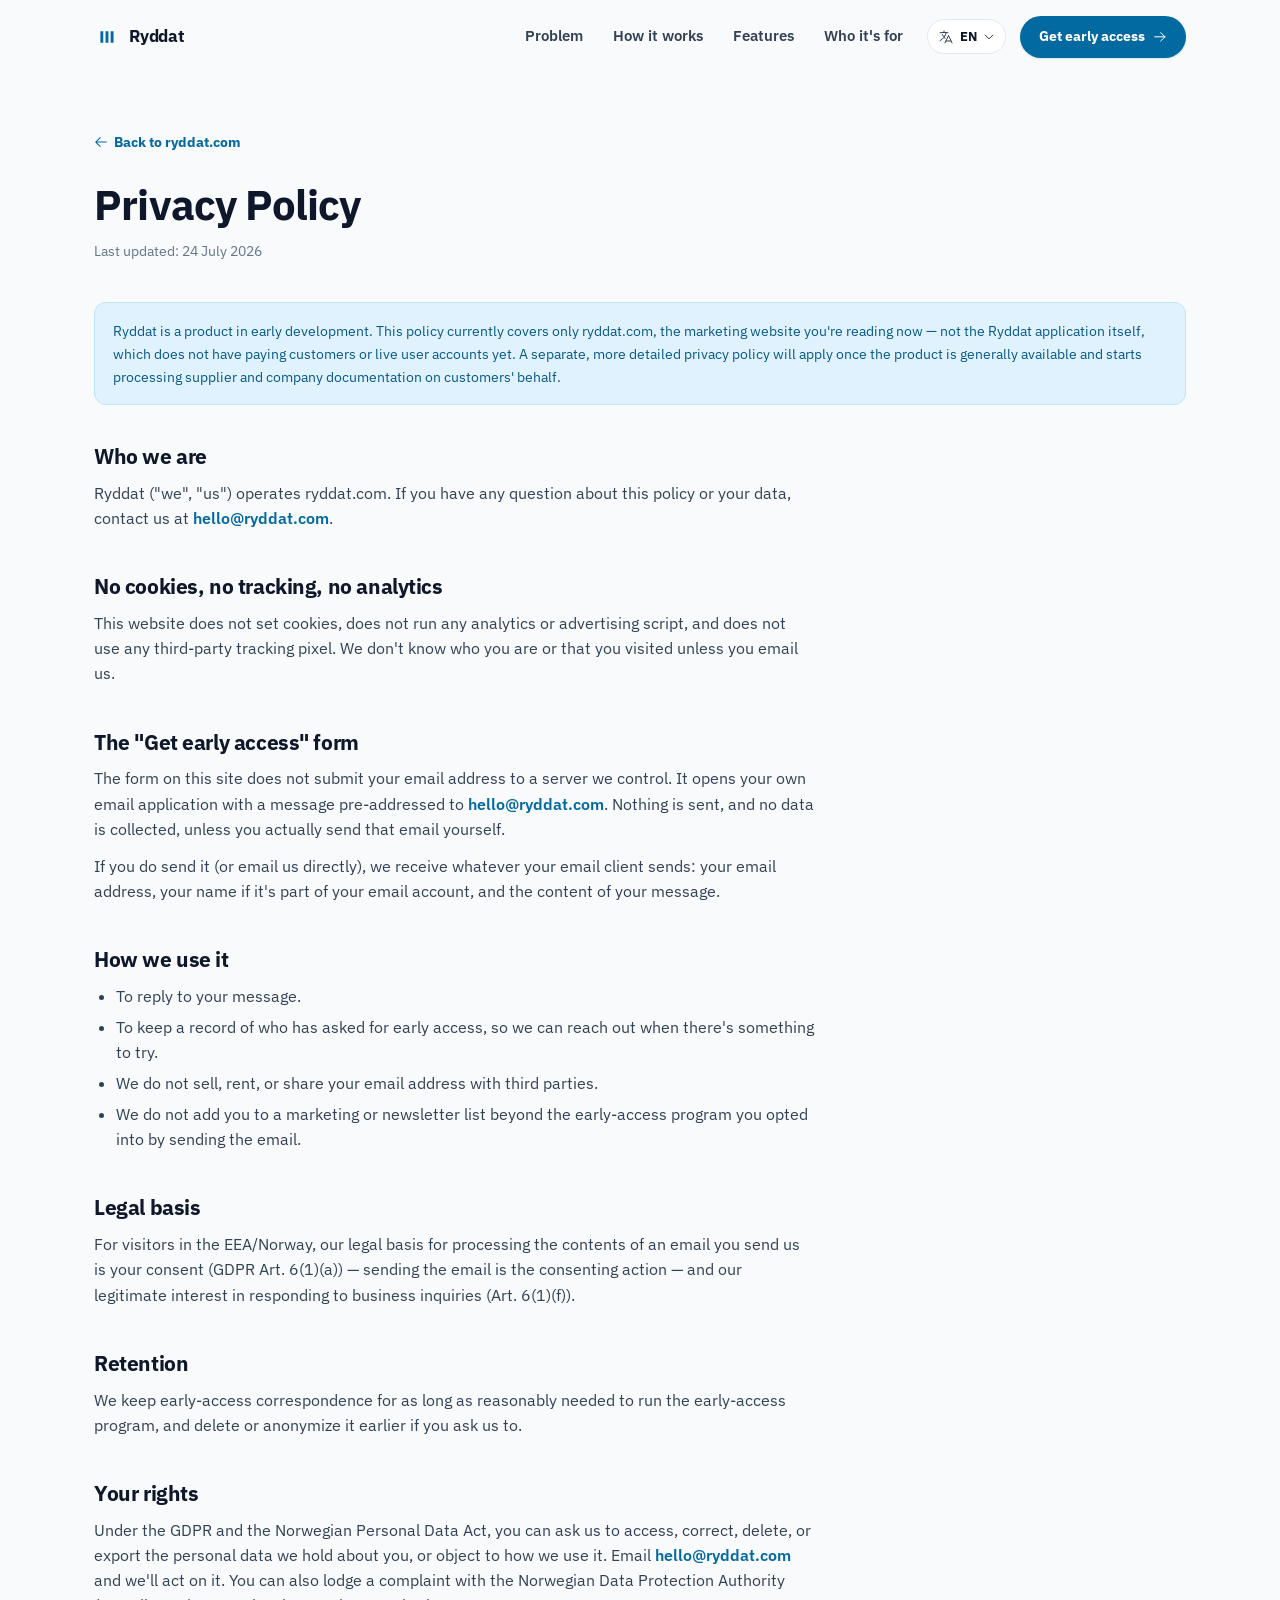
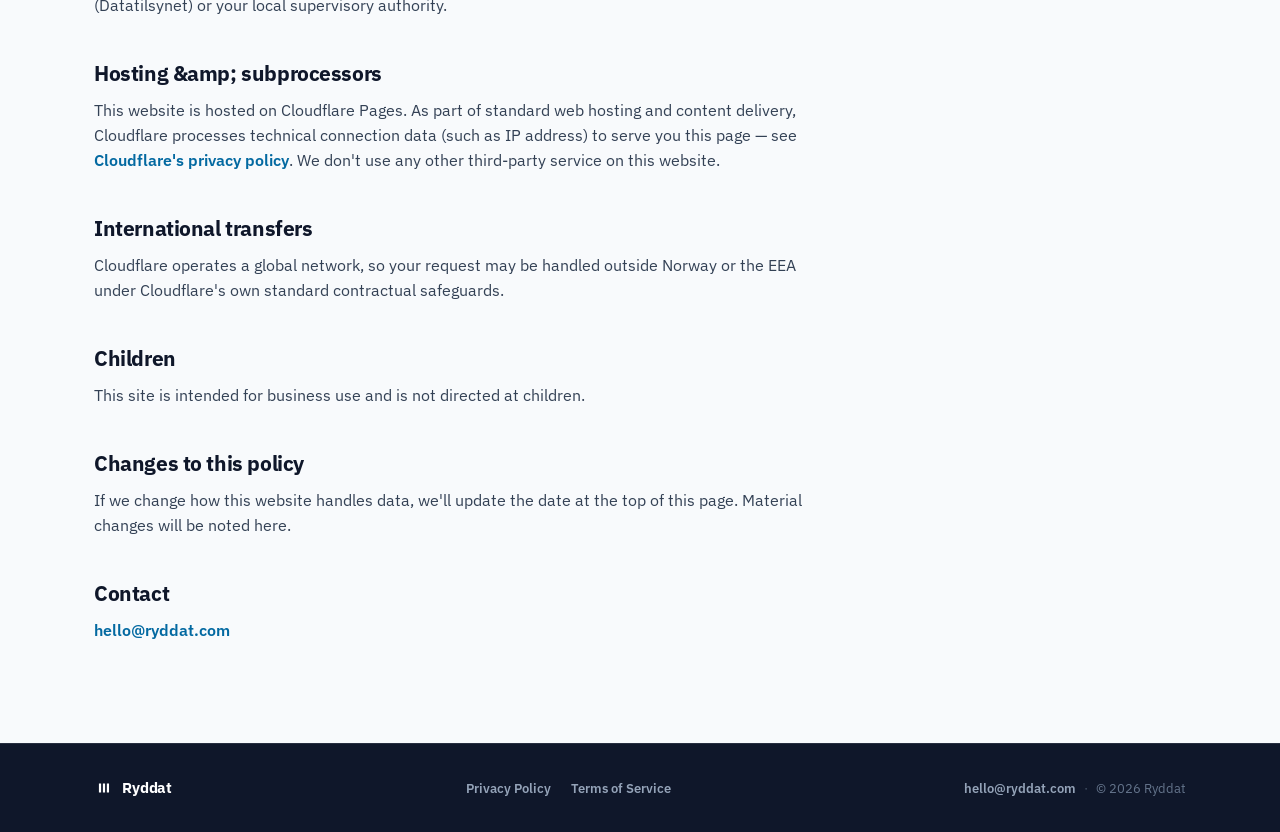
==== commit 40ec9f0b: "Add English/Norwegian language switcher: extensible JSON-dictionary i18n system across all pages" ====
--- a/privacy.html
+++ b/privacy.html
@@ -1,10 +1,10 @@
 <!doctype html>
-<html lang="en">
+<html lang="en" class="i18n-loading">
 <head>
 <meta charset="UTF-8" />
 <meta name="viewport" content="width=device-width, initial-scale=1.0" />
-<title>Privacy Policy — Ryddat</title>
-<meta name="description" content="How Ryddat handles personal data on ryddat.com." />
+<title data-i18n="legal.privacyMetaTitle">Privacy Policy — Ryddat</title>
+<meta name="description" data-i18n-attr="content:legal.privacyMetaDescription" content="How Ryddat handles personal data on ryddat.com." />
 <meta name="robots" content="noindex" />
 <link rel="icon" type="image/png" sizes="32x32" href="assets/img/favicon-32.png" />
 <link rel="icon" type="image/png" sizes="16x16" href="assets/img/favicon-16.png" />
@@ -22,14 +22,35 @@
       <span class="brand-name">Ryddat</span>
     </a>
     <nav class="nav" id="nav" aria-label="Primary">
-      <a href="index.html#problem">Problem</a>
-      <a href="index.html#solution">How it works</a>
-      <a href="index.html#features">Features</a>
-      <a href="index.html#who">Who it's for</a>
+      <a href="index.html#problem" data-i18n="nav.problem">Problem</a>
+      <a href="index.html#solution" data-i18n="nav.how">How it works</a>
+      <a href="index.html#features" data-i18n="nav.features">Features</a>
+      <a href="index.html#who" data-i18n="nav.who">Who it's for</a>
     </nav>
     <div class="header-actions">
+      <div class="lang-switcher">
+        <button type="button" class="lang-trigger" aria-haspopup="listbox" aria-expanded="false" aria-label="Change language">
+          <svg class="icon" viewBox="0 0 24 24" fill="none" stroke="currentColor" stroke-width="1.5" aria-hidden="true"><path stroke-linecap="round" stroke-linejoin="round" d="m10.5 21 5.25-11.25L21 21m-9-3h7.5M3 5.621a48.474 48.474 0 0 1 6-.371m0 0c1.12 0 2.233.038 3.334.114M9 5.25V3m3.334 2.364C11.176 10.658 7.69 15.08 3 17.502m9.334-12.138c.896.061 1.785.147 2.666.257m-4.589 8.495a18.023 18.023 0 0 1-3.827-5.802"/></svg>
+          <span class="lang-current">EN</span>
+          <svg class="icon icon-caret" viewBox="0 0 24 24" fill="none" stroke="currentColor" stroke-width="1.75" aria-hidden="true"><path stroke-linecap="round" stroke-linejoin="round" d="m19.5 8.25-7.5 7.5-7.5-7.5"/></svg>
+        </button>
+        <ul class="lang-menu" role="listbox" aria-label="Select language">
+          <li role="presentation">
+            <button type="button" data-locale-option="en" role="option" aria-selected="true">
+              <span>English</span>
+              <svg class="icon lang-check" viewBox="0 0 24 24" fill="none" stroke="currentColor" stroke-width="1.75" aria-hidden="true"><path stroke-linecap="round" stroke-linejoin="round" d="m4.5 12.75 6 6 9-13.5"/></svg>
+            </button>
+          </li>
+          <li role="presentation">
+            <button type="button" data-locale-option="no" role="option" aria-selected="false">
+              <span>Norsk</span>
+              <svg class="icon lang-check" viewBox="0 0 24 24" fill="none" stroke="currentColor" stroke-width="1.75" aria-hidden="true"><path stroke-linecap="round" stroke-linejoin="round" d="m4.5 12.75 6 6 9-13.5"/></svg>
+            </button>
+          </li>
+        </ul>
+      </div>
       <a href="index.html#early-access" class="btn btn-primary btn-sm">
-        Get early access
+        <span data-i18n="common.getEarlyAccess">Get early access</span>
         <svg class="icon" viewBox="0 0 24 24" fill="none" stroke="currentColor" stroke-width="1.75" aria-hidden="true"><path stroke-linecap="round" stroke-linejoin="round" d="M13.5 4.5 21 12m0 0-7.5 7.5M21 12H3"/></svg>
       </a>
       <button class="nav-toggle" id="navToggle" aria-label="Toggle menu" aria-expanded="false" aria-controls="nav">
@@ -44,16 +65,16 @@
   <div class="container">
     <a href="index.html" class="legal-back">
       <svg class="icon" viewBox="0 0 24 24" fill="none" stroke="currentColor" stroke-width="1.75" aria-hidden="true"><path stroke-linecap="round" stroke-linejoin="round" d="M10.5 19.5 3 12m0 0 7.5-7.5M3 12h18"/></svg>
-      Back to ryddat.com
+      <span data-i18n="legal.backLink">Back to ryddat.com</span>
     </a>
 
     <div class="legal-header">
-      <h1>Privacy Policy</h1>
+      <h1 data-i18n="legal.privacyH1">Privacy Policy</h1>
     </div>
-    <p class="legal-updated">Last updated: 24 July 2026</p>
+    <p class="legal-updated" data-i18n="legal.updated">Last updated: 24 July 2026</p>
 
     <div class="legal-note">
-      <p>Ryddat is a product in early development. This policy currently covers only
+      <p data-i18n="legal.privacyNote">Ryddat is a product in early development. This policy currently covers only
       <strong>ryddat.com</strong>, the marketing website you're reading now — not the
       Ryddat application itself, which does not have paying customers or live user
       accounts yet. A separate, more detailed privacy policy will apply once the
@@ -62,91 +83,92 @@
     </div>
 
     <div class="legal-content">
-      <h2>Who we are</h2>
+      <h2 data-i18n="legal.privacy.whoH2">Who we are</h2>
       <p>
-        Ryddat ("we", "us") operates ryddat.com. If you have any question about this
-        policy or your data, contact us at
+        <span data-i18n="legal.privacy.whoP">Ryddat ("we", "us") operates ryddat.com. If you have any question about this
+        policy or your data, contact us at</span>
         <a href="mailto:hello@ryddat.com">hello@ryddat.com</a>.
       </p>
 
-      <h2>No cookies, no tracking, no analytics</h2>
-      <p>
+      <h2 data-i18n="legal.privacy.cookiesH2">No cookies, no tracking, no analytics</h2>
+      <p data-i18n="legal.privacy.cookiesP">
         This website does not set cookies, does not run any analytics or advertising
         script, and does not use any third-party tracking pixel. We don't know who
         you are or that you visited unless you email us.
       </p>
 
-      <h2>The "Get early access" form</h2>
+      <h2 data-i18n="legal.privacy.formH2">The "Get early access" form</h2>
       <p>
-        The form on this site does not submit your email address to a server we
-        control. It opens your own email application with a message pre-addressed to
-        <a href="mailto:hello@ryddat.com">hello@ryddat.com</a>. Nothing is sent, and no
-        data is collected, unless you actually send that email yourself.
+        <span data-i18n="legal.privacy.formP1">The form on this site does not submit your email address to a server we
+        control. It opens your own email application with a message pre-addressed to</span>
+        <a href="mailto:hello@ryddat.com">hello@ryddat.com</a><span data-i18n="legal.privacy.formP1End">. Nothing is sent, and no
+        data is collected, unless you actually send that email yourself.</span>
       </p>
-      <p>
+      <p data-i18n="legal.privacy.formP2">
         If you do send it (or email us directly), we receive whatever your email
         client sends: your email address, your name if it's part of your email
         account, and the content of your message.
       </p>
 
-      <h2>How we use it</h2>
+      <h2 data-i18n="legal.privacy.useH2">How we use it</h2>
       <ul>
-        <li>To reply to your message.</li>
-        <li>To keep a record of who has asked for early access, so we can reach out
+        <li data-i18n="legal.privacy.useLi1">To reply to your message.</li>
+        <li data-i18n="legal.privacy.useLi2">To keep a record of who has asked for early access, so we can reach out
           when there's something to try.</li>
-        <li>We do not sell, rent, or share your email address with third parties.</li>
-        <li>We do not add you to a marketing or newsletter list beyond the early-access
+        <li data-i18n="legal.privacy.useLi3">We do not sell, rent, or share your email address with third parties.</li>
+        <li data-i18n="legal.privacy.useLi4">We do not add you to a marketing or newsletter list beyond the early-access
           program you opted into by sending the email.</li>
       </ul>
 
-      <h2>Legal basis</h2>
-      <p>
+      <h2 data-i18n="legal.privacy.basisH2">Legal basis</h2>
+      <p data-i18n="legal.privacy.basisP">
         For visitors in the EEA/Norway, our legal basis for processing the contents of
         an email you send us is your consent (GDPR Art. 6(1)(a)) — sending the email is
         the consenting action — and our legitimate interest in responding to business
         inquiries (Art. 6(1)(f)).
       </p>
 
-      <h2>Retention</h2>
-      <p>
+      <h2 data-i18n="legal.privacy.retentionH2">Retention</h2>
+      <p data-i18n="legal.privacy.retentionP">
         We keep early-access correspondence for as long as reasonably needed to run the
         early-access program, and delete or anonymize it earlier if you ask us to.
       </p>
 
-      <h2>Your rights</h2>
+      <h2 data-i18n="legal.privacy.rightsH2">Your rights</h2>
       <p>
-        Under the GDPR and the Norwegian Personal Data Act, you can ask us to access,
+        <span data-i18n="legal.privacy.rightsP1">Under the GDPR and the Norwegian Personal Data Act, you can ask us to access,
         correct, delete, or export the personal data we hold about you, or object to
-        how we use it. Email <a href="mailto:hello@ryddat.com">hello@ryddat.com</a> and
-        we'll act on it. You can also lodge a complaint with the Norwegian Data
-        Protection Authority (Datatilsynet) or your local supervisory authority.
+        how we use it. Email</span>
+        <a href="mailto:hello@ryddat.com">hello@ryddat.com</a>
+        <span data-i18n="legal.privacy.rightsP2">and we'll act on it. You can also lodge a complaint with the Norwegian Data
+        Protection Authority (Datatilsynet) or your local supervisory authority.</span>
       </p>
 
-      <h2>Hosting &amp; subprocessors</h2>
+      <h2 data-i18n="legal.privacy.hostingH2">Hosting &amp; subprocessors</h2>
       <p>
-        This website is hosted on Cloudflare Pages. As part of standard web hosting and
+        <span data-i18n="legal.privacy.hostingP1">This website is hosted on Cloudflare Pages. As part of standard web hosting and
         content delivery, Cloudflare processes technical connection data (such as IP
-        address) to serve you this page — see
-        <a href="https://www.cloudflare.com/privacypolicy/" target="_blank" rel="noopener">Cloudflare's privacy policy</a>.
-        We don't use any other third-party service on this website.
+        address) to serve you this page — see</span>
+        <a href="https://www.cloudflare.com/privacypolicy/" target="_blank" rel="noopener" data-i18n="legal.privacy.hostingLinkText">Cloudflare's privacy policy</a><span data-i18n="legal.privacy.hostingP2">.
+        We don't use any other third-party service on this website.</span>
       </p>
 
-      <h2>International transfers</h2>
-      <p>
+      <h2 data-i18n="legal.privacy.transfersH2">International transfers</h2>
+      <p data-i18n="legal.privacy.transfersP">
         Cloudflare operates a global network, so your request may be handled outside
         Norway or the EEA under Cloudflare's own standard contractual safeguards.
       </p>
 
-      <h2>Children</h2>
-      <p>This site is intended for business use and is not directed at children.</p>
+      <h2 data-i18n="legal.privacy.childrenH2">Children</h2>
+      <p data-i18n="legal.privacy.childrenP">This site is intended for business use and is not directed at children.</p>
 
-      <h2>Changes to this policy</h2>
-      <p>
+      <h2 data-i18n="legal.privacy.changesH2">Changes to this policy</h2>
+      <p data-i18n="legal.privacy.changesP">
         If we change how this website handles data, we'll update the date at the top of
         this page. Material changes will be noted here.
       </p>
 
-      <h2>Contact</h2>
+      <h2 data-i18n="legal.privacy.contactH2">Contact</h2>
       <p><a href="mailto:hello@ryddat.com">hello@ryddat.com</a></p>
     </div>
   </div>
@@ -159,8 +181,8 @@
       <span class="brand-name">Ryddat</span>
     </a>
     <nav class="footer-links" aria-label="Legal">
-      <a href="privacy.html">Privacy Policy</a>
-      <a href="terms.html">Terms of Service</a>
+      <a href="privacy.html" data-i18n="footer.privacy">Privacy Policy</a>
+      <a href="terms.html" data-i18n="footer.terms">Terms of Service</a>
     </nav>
     <div class="footer-meta">
       <a href="mailto:hello@ryddat.com" class="footer-email">hello@ryddat.com</a>
@@ -170,6 +192,7 @@
   </div>
 </footer>
 
+<script src="i18n.js"></script>
 <script src="script.js"></script>
 </body>
 </html>
--- a/styles.css
+++ b/styles.css
@@ -102,6 +102,9 @@
 
 .icon { width: 1.1em; height: 1.1em; flex-shrink: 0; }
 
+/* Fixed bottom action bar — mobile only, see the max-width:720px block */
+.mobile-cta-bar { display: none; }
+
 /* Reveal on scroll */
 .reveal {
   opacity: 0;
@@ -172,6 +175,68 @@
 .nav a:hover::after { right: 0; }
 
 .header-actions { display: flex; align-items: center; gap: 14px; }
+
+/* Language switcher */
+.lang-switcher { position: relative; }
+.lang-trigger {
+  display: flex;
+  align-items: center;
+  gap: 6px;
+  padding: 8px 10px;
+  border: 1px solid var(--color-border);
+  border-radius: var(--radius-full);
+  background: var(--color-white);
+  color: var(--color-primary);
+  font-weight: 700;
+  font-size: 0.8rem;
+  font-family: inherit;
+  cursor: pointer;
+  transition: border-color var(--duration-base) var(--ease-out);
+}
+.lang-trigger:hover { border-color: var(--color-secondary); }
+.lang-trigger .icon:first-child { width: 1rem; height: 1rem; color: var(--color-secondary); }
+.lang-trigger .icon-caret { width: 0.75rem; height: 0.75rem; transition: transform var(--duration-base) var(--ease-out); }
+.lang-switcher.open .lang-trigger .icon-caret { transform: rotate(180deg); }
+.lang-menu {
+  display: none;
+  position: absolute;
+  top: calc(100% + 8px);
+  right: 0;
+  min-width: 168px;
+  background: var(--color-white);
+  border: 1px solid var(--color-border);
+  border-radius: var(--radius-md);
+  box-shadow: var(--shadow-md);
+  padding: 6px;
+  margin: 0;
+  list-style: none;
+  z-index: 70;
+}
+.lang-switcher.open .lang-menu { display: block; }
+.lang-menu button {
+  display: flex;
+  align-items: center;
+  justify-content: space-between;
+  gap: 12px;
+  width: 100%;
+  padding: 9px 10px;
+  border: none;
+  background: none;
+  border-radius: var(--radius-sm);
+  font-family: inherit;
+  font-size: 0.9rem;
+  font-weight: 600;
+  color: var(--color-primary);
+  cursor: pointer;
+  text-align: left;
+}
+.lang-menu button:hover { background: var(--color-background); }
+.lang-check { width: 1rem; height: 1rem; color: var(--color-accent); opacity: 0; flex-shrink: 0; }
+.lang-menu button[aria-selected="true"] .lang-check { opacity: 1; }
+
+/* Prevent a flash of the wrong language before the first translation applies */
+html.i18n-loading body { opacity: 0; }
+body { opacity: 1; transition: opacity 180ms ease; }
 
 .nav-toggle {
   display: none;
@@ -440,6 +505,7 @@
 .stat-strip { border-top: 1px solid var(--color-border); background: var(--color-white); }
 .stat-strip-inner { display: grid; grid-template-columns: repeat(3, 1fr); }
 .stat { padding: 30px 30px 30px 0; border-right: 1px solid var(--color-border); }
+.stat:not(:first-child) { padding-left: 32px; }
 .stat:last-child { border-right: none; }
 .stat-num {
   display: block;
@@ -614,9 +680,17 @@
   .steps::before { display: none; }
 }
 
+/* Mobile — a genuine mobile layout, not a squeezed desktop one:
+   horizontal scroll-snap carousels instead of long card stacks, a fixed
+   bottom action bar instead of a header button, a real timeline for steps,
+   scrollable chip rows instead of wrapped pill blocks. */
 @media (max-width: 720px) {
+  body { padding-bottom: 76px; }
+
+  /* Nav */
   .nav { display: none; }
   .nav-toggle { display: inline-flex; }
+  .header-actions .btn-primary { display: none; }
   .site-header.open .nav {
     display: flex;
     flex-direction: column;
@@ -630,19 +704,115 @@
     border-bottom: 1px solid var(--color-border);
     gap: 16px;
   }
-  .stat-strip-inner { grid-template-columns: 1fr; }
-  .stat { border-right: none; border-top: 1px solid var(--color-border); padding: 20px 0; }
-  .stat:first-child { border-top: none; }
-  .grid-3 { grid-template-columns: 1fr; }
-  .steps { grid-template-columns: 1fr; }
+
+  /* Fixed bottom action bar replaces the header CTA on mobile */
+  .mobile-cta-bar {
+    display: flex;
+    position: fixed;
+    left: 0;
+    right: 0;
+    bottom: 0;
+    z-index: 60;
+    padding: 12px 20px calc(12px + env(safe-area-inset-bottom));
+    background: rgba(248, 250, 252, 0.92);
+    backdrop-filter: blur(10px);
+    border-top: 1px solid var(--color-border);
+    box-shadow: 0 -12px 24px -18px rgba(2, 6, 23, 0.3);
+  }
+  .mobile-cta-bar .btn { width: 100%; padding: 13px 20px; font-size: 0.98rem; }
+
+  /* Hero — tuned for phone, not shrunk desktop */
+  .hero { padding-top: 20px; }
+  .hero-grid { padding-bottom: 32px; gap: 28px; }
+  .eyebrow { font-size: 0.7rem; padding: 5px 12px 5px 8px; margin-bottom: 16px; }
+  .hero h1 { font-size: 1.85rem; }
+  .hero-sub { font-size: 0.98rem; max-width: none; margin-top: 14px; margin-bottom: 22px; }
+  .hero-actions { flex-direction: column; align-items: stretch; gap: 4px; margin-bottom: 24px; }
+  .hero-actions .btn-primary { width: 100%; }
+  .hero-actions .btn-ghost {
+    border: none;
+    background: none;
+    color: var(--color-accent);
+    padding: 10px 4px;
+  }
+  .trust-strip { flex-direction: column; align-items: flex-start; gap: 10px; }
+  .trust-tags {
+    flex-wrap: nowrap;
+    overflow-x: auto;
+    width: 100%;
+    padding-bottom: 2px;
+    -webkit-overflow-scrolling: touch;
+    scrollbar-width: none;
+  }
+  .trust-tags::-webkit-scrollbar { display: none; }
+  .trust-tags span { flex-shrink: 0; }
+  .product-card { padding: 16px; }
+  .floating-chip { display: none; }
+
+  /* Stat strip — compact row, not stacked blocks with dividers */
+  .stat-strip-inner { display: flex; }
+  .stat { flex: 1; padding: 16px 6px; border-right: 1px solid var(--color-border); text-align: center; }
+  .stat:last-child { border-right: none; }
+  .stat-num { font-size: 1.1rem; }
+  .stat-label { font-size: 0.66rem; line-height: 1.3; }
+
+  /* Section rhythm, tighter and distinct from desktop */
+  .section { padding: 44px 0; }
+  .section-head { margin-bottom: 28px; }
+  .section-lead { font-size: 0.94rem; }
+
+  /* Problem & feature cards — horizontal scroll-snap carousel */
+  .grid-3 {
+    display: flex;
+    overflow-x: auto;
+    scroll-snap-type: x mandatory;
+    gap: 12px;
+    margin: 0 -24px;
+    padding: 4px 24px 6px;
+    -webkit-overflow-scrolling: touch;
+    scrollbar-width: none;
+  }
+  .grid-3::-webkit-scrollbar { display: none; }
+  .problem-card, .feature-card { flex: 0 0 80%; scroll-snap-align: start; }
+
+  /* How it works — a real vertical timeline, not boxed cards */
+  .steps { display: block; grid-template-columns: unset; margin-top: 24px; }
+  .steps::before { display: none; }
+  .step { display: flex; gap: 16px; padding-bottom: 26px; position: relative; }
+  .step::before {
+    content: "";
+    position: absolute;
+    left: 21px;
+    top: 44px;
+    bottom: 0;
+    width: 1px;
+    background: var(--color-border);
+  }
+  .step:last-child::before { display: none; }
+  .step:last-child { padding-bottom: 0; }
+  .step-icon { margin-bottom: 0; flex-shrink: 0; }
+  .step-body { flex: 1; min-width: 0; }
+  .step-num { margin-bottom: 4px; }
+
+  /* Who it's for — scrollable chip row, not a wrapped pill block */
+  .tag-row {
+    flex-wrap: nowrap;
+    overflow-x: auto;
+    margin: 0 -24px;
+    padding: 0 24px 6px;
+    -webkit-overflow-scrolling: touch;
+    scrollbar-width: none;
+  }
+  .tag-row::-webkit-scrollbar { display: none; }
+  .tag { flex-shrink: 0; }
+
+  /* CTA + footer */
+  .cta-section { padding-top: 40px; }
+  .cta-compact { flex-direction: column; align-items: stretch; padding-bottom: 28px; gap: 20px; }
+  .cta-text { max-width: none; }
+  .early-access-form { flex-direction: column; align-items: stretch; }
+  .input-group { width: 100%; }
+  .input-group input { width: auto; }
+  .early-access-form .btn { width: 100%; }
   .footer-inner { flex-direction: column; align-items: flex-start; gap: 14px; }
-  .cta-compact { flex-direction: column; align-items: flex-start; }
-  .early-access-form { width: 100%; }
-  .input-group { flex: 1; }
-  .input-group input { width: auto; flex: 1; }
-  .hero { padding-top: 56px; }
-  .hero-grid { padding-bottom: 56px; gap: 40px; }
-  .section { padding: 64px 0; }
-  .cta-section { padding: 64px 0; }
-  .floating-chip { display: none; }
-}
+}
